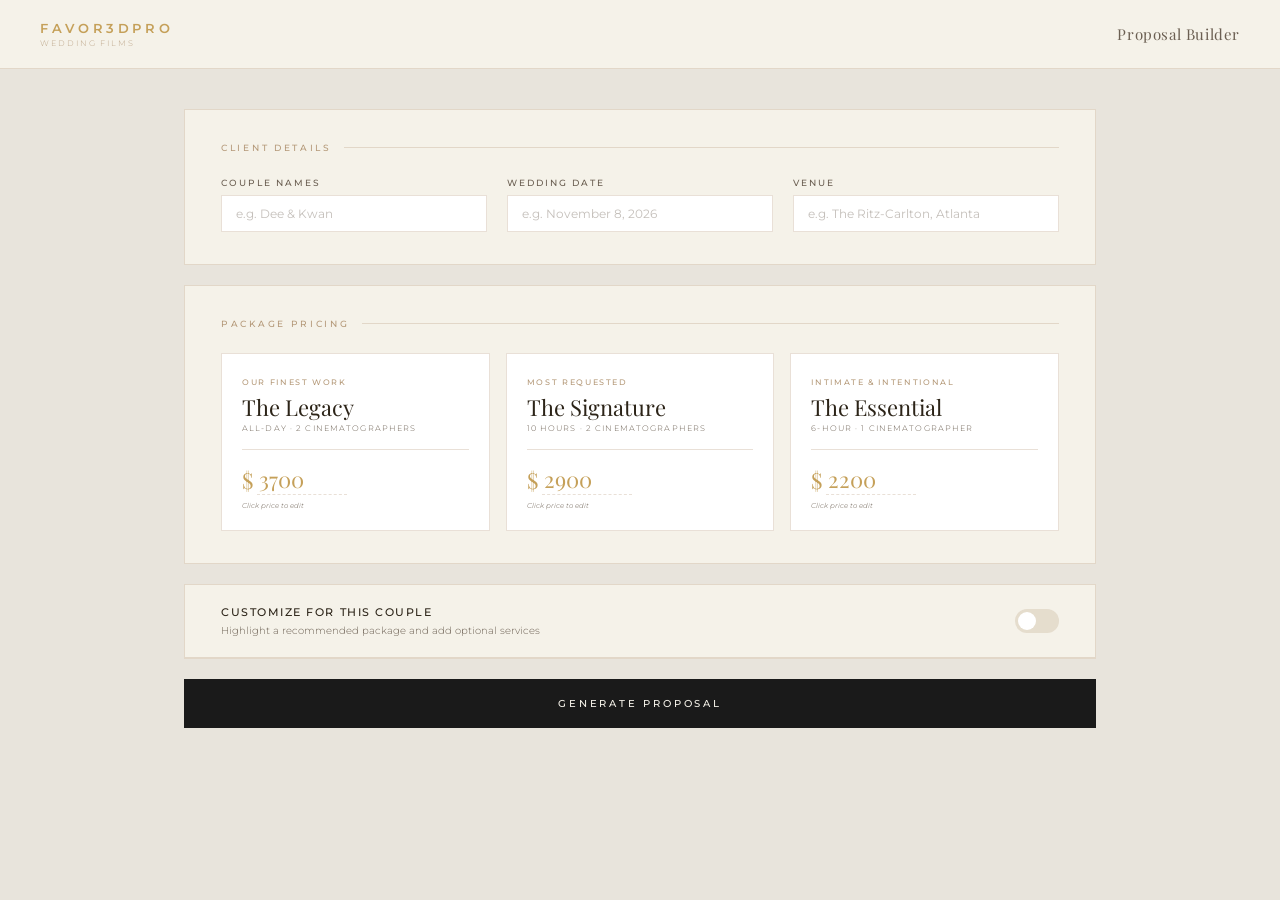
==== builder.html @ b190708a "Add files via upload" ====
<!DOCTYPE html>
<html lang="en">
<head>
<meta charset="UTF-8"/>
<meta name="viewport" content="width=device-width, initial-scale=1.0"/>
<title>Favor3dpro — Proposal Builder</title>
<link rel="preconnect" href="https://fonts.googleapis.com"/>
<link href="https://fonts.googleapis.com/css2?family=Cormorant+Garamond:ital,wght@0,400;0,500;1,400&family=Montserrat:wght@300;400;500;600&family=Playfair+Display:ital,wght@0,400;0,500;0,600;1,400&display=swap" rel="stylesheet"/>
<style>
*{box-sizing:border-box;margin:0;padding:0;}
:root{
  --cream:#F5F2E9;
  --dark:#1A1A1A;
  --gold:#B59A7A;
  --gold-deep:#C5A059;
  --ink:#2C2418;
  --muted:#6B5F52;
  --white:#FFFFFF;
  --border:rgba(181,154,122,.3);
}
html,body{background:#E8E4DC;font-family:'Montserrat',sans-serif;color:var(--ink);min-height:100vh;}

/* HEADER */
.b-header{
  background:var(--cream);border-bottom:1px solid var(--border);
  padding:20px 40px;display:flex;align-items:center;justify-content:space-between;
  position:sticky;top:0;z-index:100;
}
.b-logo{display:flex;flex-direction:column;gap:2px;}
.b-logo-name{font-family:'Montserrat',sans-serif;font-size:13px;font-weight:600;letter-spacing:.28em;text-transform:uppercase;color:var(--gold-deep);}
.b-logo-sub{font-family:'Montserrat',sans-serif;font-size:8px;font-weight:300;letter-spacing:.24em;text-transform:uppercase;color:var(--gold);opacity:.85;}
.b-header-title{font-family:'Playfair Display',serif;font-size:15px;font-weight:400;color:var(--muted);letter-spacing:.04em;}

/* WRAP */
.b-wrap{max-width:960px;margin:40px auto;padding:0 24px 80px;}

/* SECTION */
.b-section{background:var(--cream);border:1px solid var(--border);padding:32px 36px;margin-bottom:20px;}
.b-section-lbl{display:flex;align-items:center;gap:12px;margin-bottom:24px;}
.b-section-lbl span{font-family:'Montserrat',sans-serif;font-size:9px;font-weight:500;letter-spacing:.3em;text-transform:uppercase;color:var(--gold);white-space:nowrap;}
.b-section-lbl::after{content:'';flex:1;height:1px;background:var(--gold);opacity:.3;}

/* FIELDS */
.b-fields{display:grid;grid-template-columns:1fr 1fr 1fr;gap:20px;}
.b-field{display:flex;flex-direction:column;gap:7px;}
.b-field label{font-family:'Montserrat',sans-serif;font-size:9px;font-weight:500;letter-spacing:.22em;text-transform:uppercase;color:var(--muted);}
.b-field input{font-family:'Montserrat',sans-serif;font-size:12px;font-weight:400;color:var(--ink);background:var(--white);border:1px solid var(--border);padding:10px 14px;outline:none;transition:border .2s;}
.b-field input:focus{border-color:var(--gold);}
.b-field input::placeholder{color:rgba(107,95,82,.4);}

/* PACKAGE PRICING CARDS */
.b-pkg-grid{display:grid;grid-template-columns:1fr 1fr 1fr;gap:16px;}
.b-pkg-card{background:var(--white);border:1.5px solid var(--border);padding:24px 20px 20px;position:relative;}
.b-pkg-card-lbl{font-family:'Montserrat',sans-serif;font-size:7.5px;font-weight:500;letter-spacing:.22em;text-transform:uppercase;color:var(--gold);margin-bottom:8px;}
.b-pkg-card-name{font-family:'Playfair Display',serif;font-size:22px;font-weight:400;color:var(--ink);margin-bottom:4px;line-height:1.1;}
.b-pkg-card-sub{font-family:'Montserrat',sans-serif;font-size:8px;font-weight:300;letter-spacing:.14em;text-transform:uppercase;color:var(--muted);margin-bottom:16px;}
.b-pkg-price-row{display:flex;align-items:center;gap:3px;border-top:1px solid var(--border);padding-top:14px;}
.b-pkg-price-row>span:first-child{font-family:'Playfair Display',serif;font-size:22px;font-weight:400;color:var(--gold-deep);}
.b-price-input{font-family:'Playfair Display',serif;font-size:22px;font-weight:400;color:var(--gold-deep);border:none;border-bottom:1px dashed var(--border);background:transparent;width:90px;outline:none;padding:0 2px;-moz-appearance:textfield;}
.b-price-input::-webkit-inner-spin-button,.b-price-input::-webkit-outer-spin-button{-webkit-appearance:none;}
.b-price-input:focus{border-bottom-color:var(--gold);}
.b-price-hint{font-family:'Montserrat',sans-serif;font-size:7px;font-weight:300;color:var(--muted);margin-top:6px;font-style:italic;}

/* TOGGLE */
.b-toggle-row{
  display:flex;align-items:center;justify-content:space-between;
  background:var(--cream);border:1px solid var(--border);
  padding:20px 36px;margin-bottom:0;cursor:pointer;
  transition:border-color .2s;
}
.b-toggle-row:hover{border-color:rgba(181,154,122,.6);}
.b-toggle-left{display:flex;flex-direction:column;gap:5px;}
.b-toggle-title{font-family:'Montserrat',sans-serif;font-size:11px;font-weight:500;letter-spacing:.14em;text-transform:uppercase;color:var(--ink);}
.b-toggle-desc{font-family:'Montserrat',sans-serif;font-size:10px;font-weight:300;color:var(--muted);}
.b-switch{position:relative;width:44px;height:24px;flex-shrink:0;}
.b-switch input{opacity:0;width:0;height:0;}
.b-slider{position:absolute;inset:0;background:rgba(181,154,122,.25);border-radius:24px;cursor:pointer;transition:.3s;}
.b-slider::before{content:'';position:absolute;width:18px;height:18px;left:3px;bottom:3px;background:var(--white);border-radius:50%;transition:.3s;}
.b-switch input:checked+.b-slider{background:var(--gold-deep);}
.b-switch input:checked+.b-slider::before{transform:translateX(20px);}

/* CUSTOMIZE PANEL */
.b-customize{
  background:var(--cream);border:1px solid var(--border);border-top:none;
  padding:0 36px;max-height:0;overflow:hidden;
  transition:max-height .4s ease, padding .4s ease;
}
.b-customize.open{max-height:600px;padding:28px 36px;}

/* RECOMMEND RADIO */
.b-rec-lbl{font-family:'Montserrat',sans-serif;font-size:9px;font-weight:500;letter-spacing:.22em;text-transform:uppercase;color:var(--muted);margin-bottom:14px;}
.b-rec-options{display:flex;gap:12px;margin-bottom:28px;}
.b-rec-option{
  flex:1;border:1.5px solid var(--border);padding:14px 16px;
  cursor:pointer;display:flex;align-items:center;gap:10px;
  transition:border-color .2s;background:var(--white);
}
.b-rec-option:hover{border-color:rgba(181,154,122,.6);}
.b-rec-option.selected{border-color:var(--gold-deep);}
.b-rec-option input[type=radio]{accent-color:var(--gold-deep);}
.b-rec-option-name{font-family:'Playfair Display',serif;font-size:14px;color:var(--ink);}
.b-rec-option-sub{font-family:'Montserrat',sans-serif;font-size:8px;font-weight:300;letter-spacing:.1em;color:var(--muted);text-transform:uppercase;}

/* ADD-ONS */
.b-addons-lbl{font-family:'Montserrat',sans-serif;font-size:9px;font-weight:500;letter-spacing:.22em;text-transform:uppercase;color:var(--muted);margin-bottom:14px;}
.b-addons-grid{display:grid;grid-template-columns:1fr 1fr;gap:10px;}
.b-addon-row{display:flex;align-items:center;gap:12px;background:var(--white);border:1px solid var(--border);padding:12px 16px;cursor:pointer;transition:border-color .2s;}
.b-addon-row:hover{border-color:rgba(181,154,122,.5);}
.b-addon-row.checked{border-color:var(--gold);}
.b-addon-check{width:14px;height:14px;flex-shrink:0;accent-color:var(--gold-deep);cursor:pointer;}
.b-addon-label{font-family:'Montserrat',sans-serif;font-size:10px;font-weight:400;color:var(--ink);flex:1;}
.b-addon-plus{font-family:'Montserrat',sans-serif;font-size:9px;font-weight:400;color:var(--gold);margin-right:2px;}
.b-addon-price-input{font-family:'Montserrat',sans-serif;font-size:10px;font-weight:500;color:var(--gold-deep);border:none;border-bottom:1px dashed var(--border);background:transparent;width:50px;text-align:right;outline:none;-moz-appearance:textfield;}
.b-addon-price-input::-webkit-inner-spin-button,.b-addon-price-input::-webkit-outer-spin-button{-webkit-appearance:none;}
.b-addon-price-input:focus{border-bottom-color:var(--gold);}

/* GENERATE */
.b-generate{
  width:100%;padding:18px;background:var(--dark);color:var(--cream);
  border:none;cursor:pointer;font-family:'Montserrat',sans-serif;
  font-size:10px;font-weight:500;letter-spacing:.28em;text-transform:uppercase;
  transition:background .2s;margin-top:20px;display:block;
}
.b-generate:hover{background:var(--ink);}
</style>
</head>
<body>

<header class="b-header">
  <div class="b-logo">
    <div class="b-logo-name">Favor3dpro</div>
    <div class="b-logo-sub">Wedding Films</div>
  </div>
  <div class="b-header-title">Proposal Builder</div>
</header>

<div class="b-wrap">

  <!-- CLIENT DETAILS -->
  <div class="b-section">
    <div class="b-section-lbl"><span>Client Details</span></div>
    <div class="b-fields">
      <div class="b-field">
        <label>Couple Names</label>
        <input type="text" id="b-names" placeholder="e.g. Dee &amp; Kwan"/>
      </div>
      <div class="b-field">
        <label>Wedding Date</label>
        <input type="text" id="b-date" placeholder="e.g. November 8, 2026"/>
      </div>
      <div class="b-field">
        <label>Venue</label>
        <input type="text" id="b-venue" placeholder="e.g. The Ritz-Carlton, Atlanta"/>
      </div>
    </div>
  </div>

  <!-- PACKAGE PRICING -->
  <div class="b-section">
    <div class="b-section-lbl"><span>Package Pricing</span></div>
    <div class="b-pkg-grid">

      <div class="b-pkg-card">
        <div class="b-pkg-card-lbl">Our Finest Work</div>
        <div class="b-pkg-card-name">The Legacy</div>
        <div class="b-pkg-card-sub">All-Day · 2 Cinematographers</div>
        <div class="b-pkg-price-row">
          <span>$</span>
          <input class="b-price-input" id="price-leg" value="3700" type="number"/>
        </div>
        <div class="b-price-hint">Click price to edit</div>
      </div>

      <div class="b-pkg-card">
        <div class="b-pkg-card-lbl">Most Requested</div>
        <div class="b-pkg-card-name">The Signature</div>
        <div class="b-pkg-card-sub">10 Hours · 2 Cinematographers</div>
        <div class="b-pkg-price-row">
          <span>$</span>
          <input class="b-price-input" id="price-sig" value="2900" type="number"/>
        </div>
        <div class="b-price-hint">Click price to edit</div>
      </div>

      <div class="b-pkg-card">
        <div class="b-pkg-card-lbl">Intimate &amp; Intentional</div>
        <div class="b-pkg-card-name">The Essential</div>
        <div class="b-pkg-card-sub">6-Hour · 1 Cinematographer</div>
        <div class="b-pkg-price-row">
          <span>$</span>
          <input class="b-price-input" id="price-ess" value="2200" type="number"/>
        </div>
        <div class="b-price-hint">Click price to edit</div>
      </div>

    </div>
  </div>

  <!-- CUSTOMIZE TOGGLE -->
  <div class="b-toggle-row" onclick="toggleCustomize()">
    <div class="b-toggle-left">
      <div class="b-toggle-title">Customize for this couple</div>
      <div class="b-toggle-desc">Highlight a recommended package and add optional services</div>
    </div>
    <label class="b-switch" onclick="event.stopPropagation()">
      <input type="checkbox" id="b-toggle" onchange="toggleCustomize()"/>
      <span class="b-slider"></span>
    </label>
  </div>

  <!-- CUSTOMIZE PANEL (hidden by default) -->
  <div class="b-customize" id="b-customize">

    <div class="b-rec-lbl">Recommended Package</div>
    <div class="b-rec-options">
      <div class="b-rec-option selected" data-pkg="leg" onclick="selectRec('leg')">
        <input type="radio" name="rec" value="leg" checked/>
        <div>
          <div class="b-rec-option-name">The Legacy</div>
          <div class="b-rec-option-sub">All-Day · 2 Cinematographers</div>
        </div>
      </div>
      <div class="b-rec-option" data-pkg="sig" onclick="selectRec('sig')">
        <input type="radio" name="rec" value="sig"/>
        <div>
          <div class="b-rec-option-name">The Signature</div>
          <div class="b-rec-option-sub">10 Hours · 2 Cinematographers</div>
        </div>
      </div>
      <div class="b-rec-option" data-pkg="ess" onclick="selectRec('ess')">
        <input type="radio" name="rec" value="ess"/>
        <div>
          <div class="b-rec-option-name">The Essential</div>
          <div class="b-rec-option-sub">6-Hour · 1 Cinematographer</div>
        </div>
      </div>
    </div>

    <div class="b-addons-lbl">Add-On Services</div>
    <div class="b-addons-grid">

      <div class="b-addon-row" onclick="toggleAddon(this)">
        <input class="b-addon-check" type="checkbox" onclick="event.stopPropagation()"/>
        <span class="b-addon-label">Drone Aerial Footage</span>
        <span class="b-addon-plus">+$</span>
        <input class="b-addon-price-input" type="number" value="350" onclick="event.stopPropagation()"/>
      </div>

      <div class="b-addon-row" onclick="toggleAddon(this)">
        <input class="b-addon-check" type="checkbox" onclick="event.stopPropagation()"/>
        <span class="b-addon-label">Raw Footage USB Delivery</span>
        <span class="b-addon-plus">+$</span>
        <input class="b-addon-price-input" type="number" value="200" onclick="event.stopPropagation()"/>
      </div>

      <div class="b-addon-row" onclick="toggleAddon(this)">
        <input class="b-addon-check" type="checkbox" onclick="event.stopPropagation()"/>
        <span class="b-addon-label">Full Ceremony Film (Unedited)</span>
        <span class="b-addon-plus">+$</span>
        <input class="b-addon-price-input" type="number" value="250" onclick="event.stopPropagation()"/>
      </div>

      <div class="b-addon-row" onclick="toggleAddon(this)">
        <input class="b-addon-check" type="checkbox" onclick="event.stopPropagation()"/>
        <span class="b-addon-label">Rehearsal Dinner Coverage (2 hrs)</span>
        <span class="b-addon-plus">+$</span>
        <input class="b-addon-price-input" type="number" value="400" onclick="event.stopPropagation()"/>
      </div>

      <div class="b-addon-row" onclick="toggleAddon(this)">
        <input class="b-addon-check" type="checkbox" onclick="event.stopPropagation()"/>
        <span class="b-addon-label">Same-Day Edit Reel</span>
        <span class="b-addon-plus">+$</span>
        <input class="b-addon-price-input" type="number" value="600" onclick="event.stopPropagation()"/>
      </div>

      <div class="b-addon-row" onclick="toggleAddon(this)">
        <input class="b-addon-check" type="checkbox" onclick="event.stopPropagation()"/>
        <span class="b-addon-label">Additional Hour of Coverage</span>
        <span class="b-addon-plus">+$</span>
        <input class="b-addon-price-input" type="number" value="250" onclick="event.stopPropagation()"/>
      </div>

      <div class="b-addon-row" onclick="toggleAddon(this)">
        <input class="b-addon-check" type="checkbox" onclick="event.stopPropagation()"/>
        <span class="b-addon-label">Rush Delivery (2 Weeks)</span>
        <span class="b-addon-plus">+$</span>
        <input class="b-addon-price-input" type="number" value="300" onclick="event.stopPropagation()"/>
      </div>

    </div>
  </div>

  <!-- GENERATE -->
  <button class="b-generate" onclick="generate()">Generate Proposal</button>

</div>

<script>
let selectedRec = 'leg';

function toggleCustomize() {
  const cb = document.getElementById('b-toggle');
  const panel = document.getElementById('b-customize');
  if (event.target !== cb) cb.checked = !cb.checked;
  panel.classList.toggle('open', cb.checked);
}

function selectRec(id) {
  selectedRec = id;
  document.querySelectorAll('.b-rec-option').forEach(o => o.classList.remove('selected'));
  document.querySelector('[data-pkg="'+id+'"]').classList.add('selected');
  document.querySelector('input[value="'+id+'"]').checked = true;
}

function toggleAddon(row) {
  const cb = row.querySelector('.b-addon-check');
  cb.checked = !cb.checked;
  row.classList.toggle('checked', cb.checked);
}

function generate() {
  const names = document.getElementById('b-names').value.trim() || 'Dee & Kwan';
  const date  = document.getElementById('b-date').value.trim()  || 'November 8, 2026';
  const venue = document.getElementById('b-venue').value.trim();
  const pLeg  = document.getElementById('price-leg').value;
  const pSig  = document.getElementById('price-sig').value;
  const pEss  = document.getElementById('price-ess').value;

  const params = new URLSearchParams({ names, date, p_leg:pLeg, p_sig:pSig, p_ess:pEss });
  if (venue) params.set('venue', venue);

  const customizeOn = document.getElementById('b-toggle').checked;
  if (customizeOn) {
    params.set('pkg', selectedRec);
    const addons = [];
    document.querySelectorAll('.b-addon-row').forEach(row => {
      if (row.querySelector('.b-addon-check').checked) {
        const price = row.querySelector('.b-addon-price-input').value;
        const label = row.querySelector('.b-addon-label').textContent;
        addons.push(encodeURIComponent(label) + ':' + price);
      }
    });
    if (addons.length) params.set('addons', addons.join('|'));
  }

  window.open('favor3dpro-quote-gemini.html?' + params.toString(), '_blank');
}
</script>
</body>
</html>
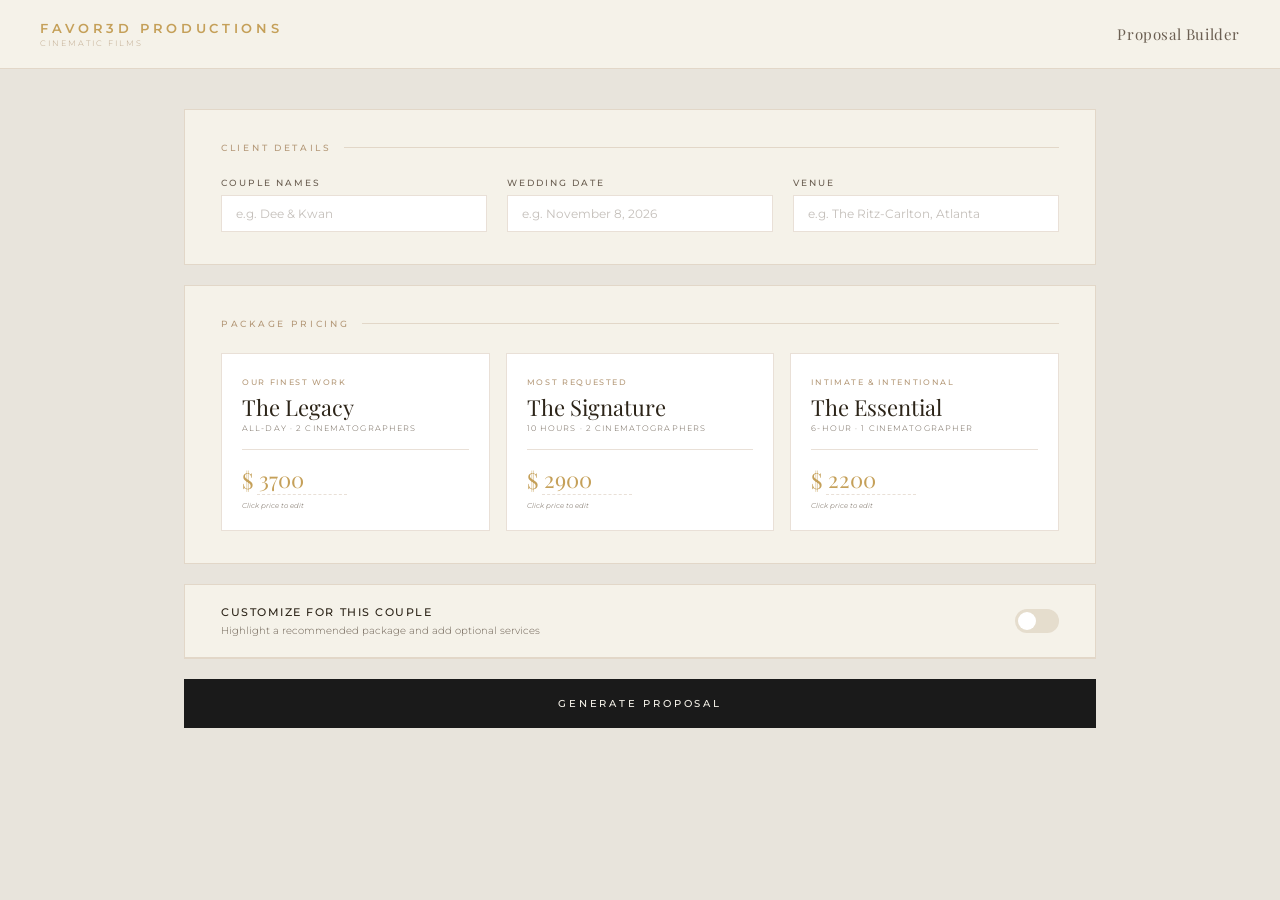
==== commit abfb72d5: "Rebrand to Favor3d Productions and redesign mobile hero layout. Add centered F badge logo, flow Prep" ====
--- a/builder.html
+++ b/builder.html
@@ -3,7 +3,7 @@
 <head>
 <meta charset="UTF-8"/>
 <meta name="viewport" content="width=device-width, initial-scale=1.0"/>
-<title>Favor3dpro — Proposal Builder</title>
+<title>Favor3d Productions — Proposal Builder</title>
 <link rel="preconnect" href="https://fonts.googleapis.com"/>
 <link href="https://fonts.googleapis.com/css2?family=Cormorant+Garamond:ital,wght@0,400;0,500;1,400&family=Montserrat:wght@300;400;500;600&family=Playfair+Display:ital,wght@0,400;0,500;0,600;1,400&display=swap" rel="stylesheet"/>
 <style>
@@ -128,8 +128,8 @@
 
 <header class="b-header">
   <div class="b-logo">
-    <div class="b-logo-name">Favor3dpro</div>
-    <div class="b-logo-sub">Wedding Films</div>
+    <div class="b-logo-name">Favor3d Productions</div>
+    <div class="b-logo-sub">Cinematic Films</div>
   </div>
   <div class="b-header-title">Proposal Builder</div>
 </header>
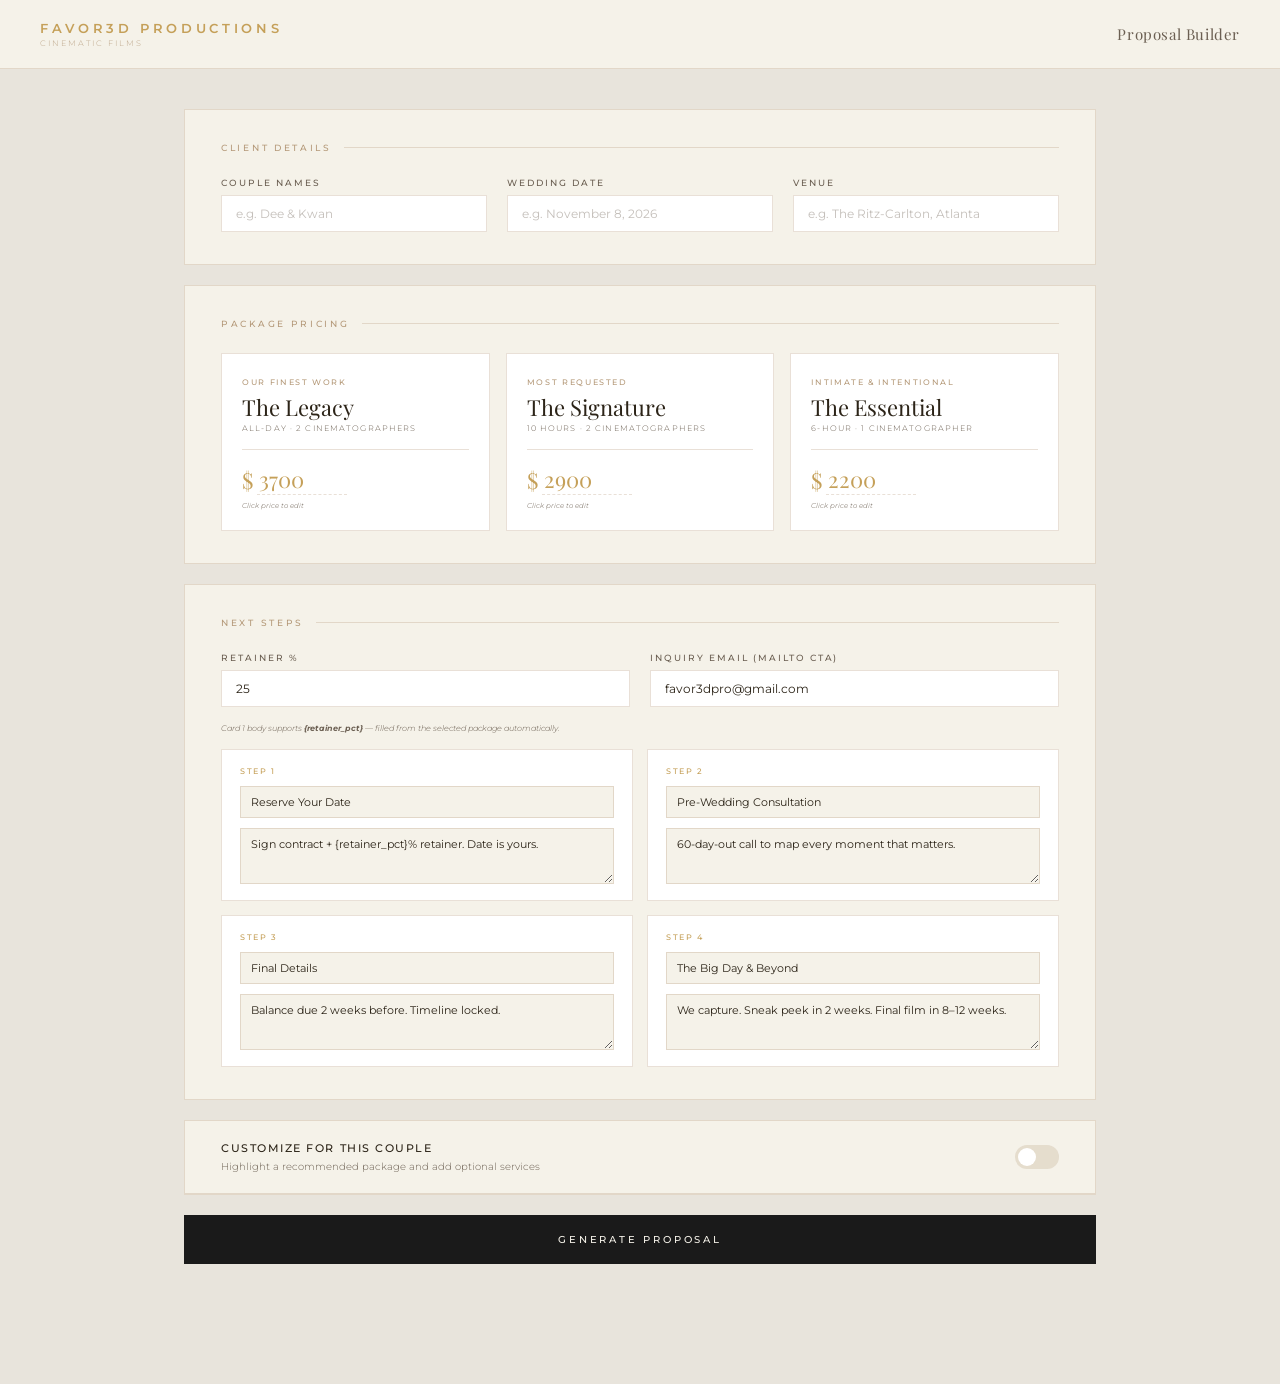
==== commit 2d0ac396: "Update proposal with CTA footer, package polish, and mailto fixes. Add bottom reserve CTA, improve K" ====
--- a/builder.html
+++ b/builder.html
@@ -47,6 +47,22 @@
 .b-field input{font-family:'Montserrat',sans-serif;font-size:12px;font-weight:400;color:var(--ink);background:var(--white);border:1px solid var(--border);padding:10px 14px;outline:none;transition:border .2s;}
 .b-field input:focus{border-color:var(--gold);}
 .b-field input::placeholder{color:rgba(107,95,82,.4);}
+.b-field textarea{
+  font-family:'Montserrat',sans-serif;font-size:12px;font-weight:400;color:var(--ink);
+  background:var(--white);border:1px solid var(--border);padding:10px 14px;outline:none;
+  transition:border .2s;resize:vertical;min-height:52px;line-height:1.5;
+}
+.b-field textarea:focus{border-color:var(--gold);}
+
+/* NEXT STEPS CARDS */
+.b-steps-grid{display:grid;grid-template-columns:1fr 1fr;gap:14px;}
+.b-step-card{background:var(--white);border:1px solid var(--border);padding:16px 18px;display:flex;flex-direction:column;gap:10px;}
+.b-step-card-lbl{font-family:'Montserrat',sans-serif;font-size:8px;font-weight:500;letter-spacing:.2em;text-transform:uppercase;color:var(--gold-deep);}
+.b-step-card input,.b-step-card textarea{font-family:'Montserrat',sans-serif;font-size:11px;color:var(--ink);background:var(--cream);border:1px solid var(--border);padding:8px 10px;outline:none;width:100%;}
+.b-step-card input:focus,.b-step-card textarea:focus{border-color:var(--gold);}
+.b-step-card textarea{min-height:56px;resize:vertical;line-height:1.45;}
+.b-step-hint{font-family:'Montserrat',sans-serif;font-size:8px;font-weight:300;color:var(--muted);font-style:italic;margin-top:-4px;}
+.b-retainer-row{display:grid;grid-template-columns:1fr 1fr;gap:20px;margin-bottom:20px;}
 
 /* PACKAGE PRICING CARDS */
 .b-pkg-grid{display:grid;grid-template-columns:1fr 1fr 1fr;gap:16px;}
@@ -196,6 +212,44 @@
     </div>
   </div>
 
+  <!-- NEXT STEPS -->
+  <div class="b-section">
+    <div class="b-section-lbl"><span>Next Steps</span></div>
+    <div class="b-retainer-row">
+      <div class="b-field">
+        <label>Retainer %</label>
+        <input type="number" id="b-retainer" value="25" min="0" max="100"/>
+      </div>
+      <div class="b-field">
+        <label>Inquiry Email (mailto CTA)</label>
+        <input type="email" id="b-email" value="favor3dpro@gmail.com"/>
+      </div>
+    </div>
+    <p class="b-step-hint" style="margin-bottom:16px;">Card 1 body supports <strong>{retainer_pct}</strong> — filled from the selected package automatically.</p>
+    <div class="b-steps-grid">
+      <div class="b-step-card">
+        <div class="b-step-card-lbl">Step 1</div>
+        <input type="text" id="b-s1t" value="Reserve Your Date"/>
+        <textarea id="b-s1b">Sign contract + {retainer_pct}% retainer. Date is yours.</textarea>
+      </div>
+      <div class="b-step-card">
+        <div class="b-step-card-lbl">Step 2</div>
+        <input type="text" id="b-s2t" value="Pre-Wedding Consultation"/>
+        <textarea id="b-s2b">60-day-out call to map every moment that matters.</textarea>
+      </div>
+      <div class="b-step-card">
+        <div class="b-step-card-lbl">Step 3</div>
+        <input type="text" id="b-s3t" value="Final Details"/>
+        <textarea id="b-s3b">Balance due 2 weeks before. Timeline locked.</textarea>
+      </div>
+      <div class="b-step-card">
+        <div class="b-step-card-lbl">Step 4</div>
+        <input type="text" id="b-s4t" value="The Big Day &amp; Beyond"/>
+        <textarea id="b-s4b">We capture. Sneak peek in 2 weeks. Final film in 8–12 weeks.</textarea>
+      </div>
+    </div>
+  </div>
+
   <!-- CUSTOMIZE TOGGLE -->
   <div class="b-toggle-row" onclick="toggleCustomize()">
     <div class="b-toggle-left">
@@ -326,8 +380,18 @@
   const pLeg  = document.getElementById('price-leg').value;
   const pSig  = document.getElementById('price-sig').value;
   const pEss  = document.getElementById('price-ess').value;
-
-  const params = new URLSearchParams({ names, date, p_leg:pLeg, p_sig:pSig, p_ess:pEss });
+  const retainer = document.getElementById('b-retainer').value || '25';
+  const email = document.getElementById('b-email').value.trim() || 'favor3dpro@gmail.com';
+
+  const params = new URLSearchParams({ names, date, p_leg:pLeg, p_sig:pSig, p_ess:pEss, retainer, email });
+
+  const steps = [1,2,3,4].map(i=>{
+    const t = document.getElementById('b-s'+i+'t').value.trim();
+    const b = document.getElementById('b-s'+i+'b').value.trim();
+    return t + '::' + b;
+  }).join('|');
+  params.set('steps', steps);
+
   if (venue) params.set('venue', venue);
 
   const customizeOn = document.getElementById('b-toggle').checked;
@@ -342,6 +406,8 @@
       }
     });
     if (addons.length) params.set('addons', addons.join('|'));
+  } else {
+    params.set('pkg', 'sig');
   }
 
   window.open('favor3dpro-quote-gemini.html?' + params.toString(), '_blank');
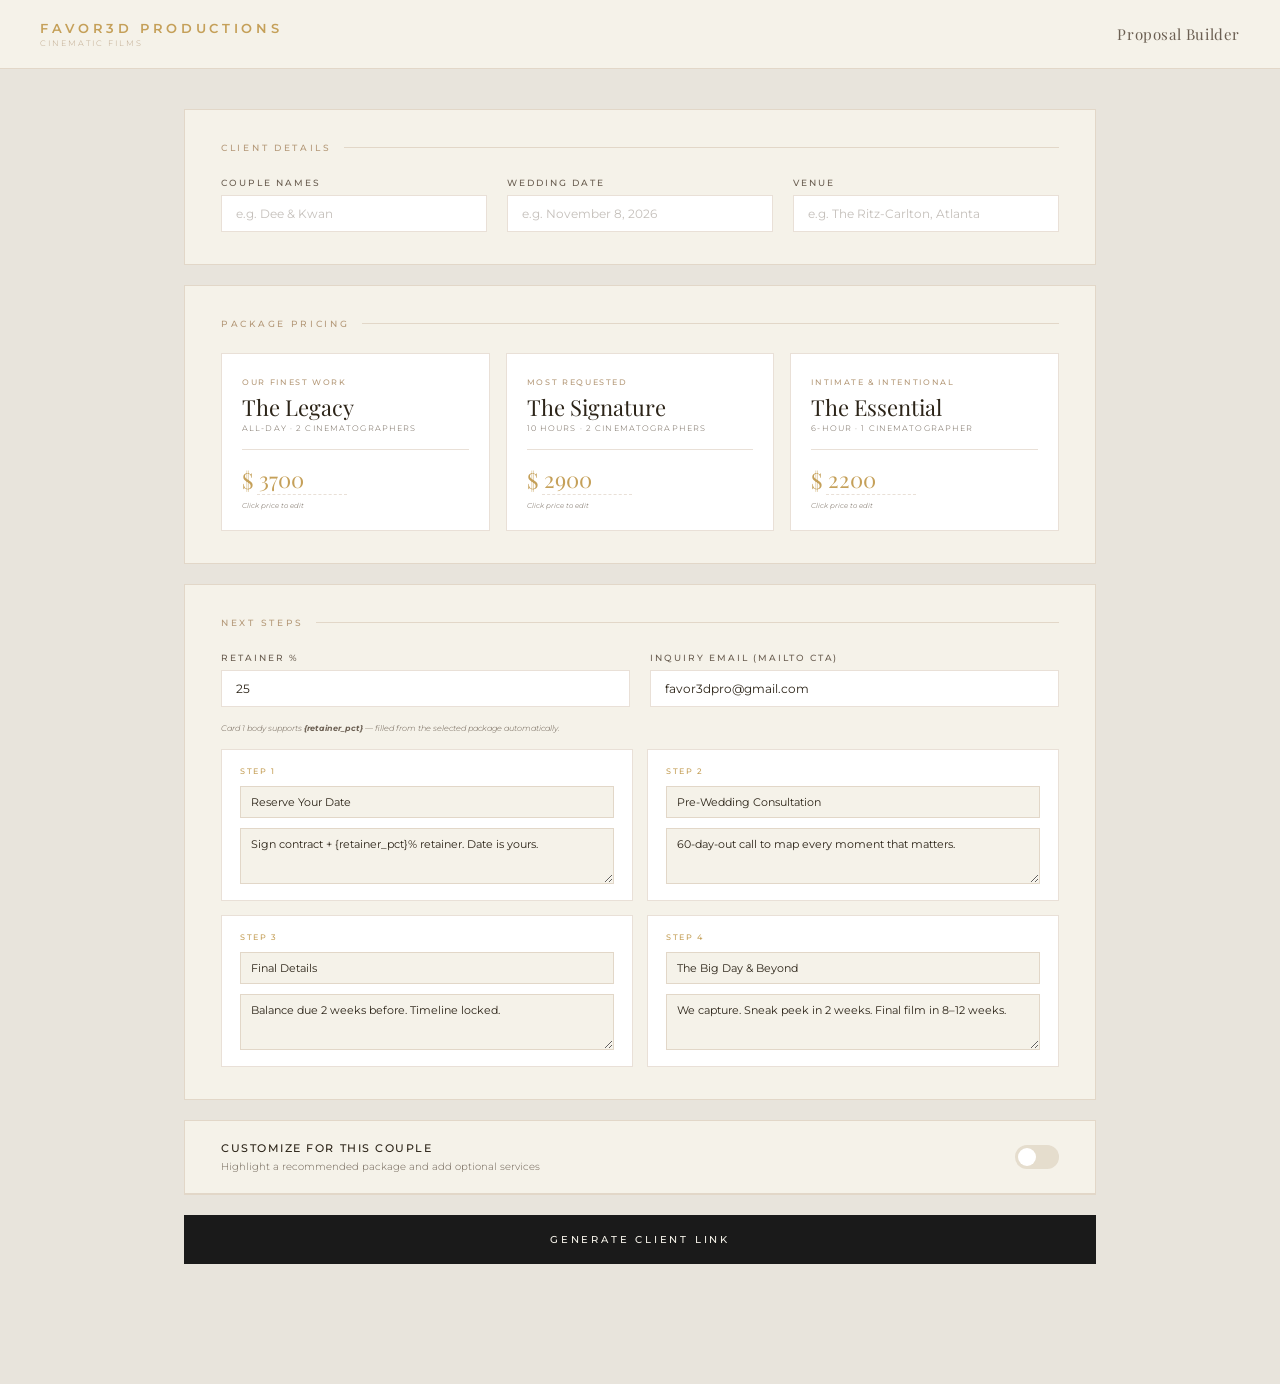
==== commit 48490bb1: "Add copyable client links in proposal builder. Generate HTTPS GitHub URLs instead of file links, sho" ====
--- a/builder.html
+++ b/builder.html
@@ -138,6 +138,43 @@
   transition:background .2s;margin-top:20px;display:block;
 }
 .b-generate:hover{background:var(--ink);}
+
+/* CLIENT LINK RESULT */
+.b-result{
+  display:none;background:var(--cream);border:1px solid var(--border);
+  padding:28px 36px;margin-top:20px;
+}
+.b-result.is-visible{display:block;}
+.b-result-hint{
+  font-family:'Montserrat',sans-serif;font-size:10px;font-weight:300;
+  color:var(--muted);line-height:1.6;margin-bottom:16px;
+}
+.b-link-row{display:flex;gap:10px;align-items:stretch;}
+.b-link-input{
+  flex:1;font-family:'Montserrat',sans-serif;font-size:11px;font-weight:400;
+  color:var(--ink);background:var(--white);border:1px solid var(--border);
+  padding:12px 14px;outline:none;min-width:0;
+}
+.b-copy-btn{
+  flex-shrink:0;padding:0 22px;background:var(--gold-deep);color:var(--white);
+  border:none;cursor:pointer;font-family:'Montserrat',sans-serif;
+  font-size:9px;font-weight:500;letter-spacing:.18em;text-transform:uppercase;
+  transition:background .2s;
+}
+.b-copy-btn:hover{background:var(--ink);}
+.b-copy-btn.is-copied{background:#5a7a52;}
+.b-result-actions{display:flex;flex-wrap:wrap;gap:10px;margin-top:14px;}
+.b-result-btn{
+  padding:12px 20px;background:transparent;color:var(--ink);
+  border:1px solid var(--border);cursor:pointer;font-family:'Montserrat',sans-serif;
+  font-size:9px;font-weight:500;letter-spacing:.16em;text-transform:uppercase;
+  text-decoration:none;display:inline-block;transition:border-color .2s,color .2s;
+}
+.b-result-btn:hover{border-color:var(--gold);color:var(--gold-deep);}
+.b-result-note{
+  font-family:'Montserrat',sans-serif;font-size:9px;font-weight:300;
+  color:var(--muted);font-style:italic;margin-top:12px;line-height:1.5;
+}
 </style>
 </head>
 <body>
@@ -346,12 +383,36 @@
   </div>
 
   <!-- GENERATE -->
-  <button class="b-generate" onclick="generate()">Generate Proposal</button>
+  <button class="b-generate" onclick="generate()">Generate Client Link</button>
+
+  <div class="b-result" id="b-result">
+    <div class="b-section-lbl"><span>Send to client</span></div>
+    <p class="b-result-hint">Copy this link and send it by text, email, or DM. It opens on any phone or computer — do not send a <code>file://</code> link.</p>
+    <div class="b-link-row">
+      <input class="b-link-input" id="b-client-link" type="text" readonly aria-label="Client proposal link"/>
+      <button class="b-copy-btn" id="b-copy-btn" type="button" onclick="copyClientLink()">Copy link</button>
+    </div>
+    <div class="b-result-actions">
+      <a class="b-result-btn" id="b-preview-link" href="#" target="_blank" rel="noopener">Preview proposal</a>
+      <a class="b-result-btn" id="b-preview-admin-link" href="#" target="_blank" rel="noopener">Preview with PDF</a>
+    </div>
+    <p class="b-result-note" id="b-result-note"></p>
+  </div>
 
 </div>
 
 <script>
+const PROPOSAL_LIVE_BASE = 'https://favor3dpro-a11y.github.io/favor3dpro-proposal/favor3dpro-quote-gemini.html';
+const DEFAULT_STEPS = [
+  {title:'Reserve Your Date',body:'Sign contract + {retainer_pct}% retainer. Date is yours.'},
+  {title:'Pre-Wedding Consultation',body:'60-day-out call to map every moment that matters.'},
+  {title:'Final Details',body:'Balance due 2 weeks before. Timeline locked.'},
+  {title:'The Big Day & Beyond',body:'We capture. Sneak peek in 2 weeks. Final film in 8–12 weeks.'}
+];
+
 let selectedRec = 'leg';
+let lastClientUrl = '';
+let lastPreviewUrl = '';
 
 function toggleCustomize() {
   const cb = document.getElementById('b-toggle');
@@ -373,44 +434,107 @@
   row.classList.toggle('checked', cb.checked);
 }
 
-function generate() {
-  const names = document.getElementById('b-names').value.trim() || 'Dee & Kwan';
-  const date  = document.getElementById('b-date').value.trim()  || 'November 8, 2026';
-  const venue = document.getElementById('b-venue').value.trim();
-  const pLeg  = document.getElementById('price-leg').value;
-  const pSig  = document.getElementById('price-sig').value;
-  const pEss  = document.getElementById('price-ess').value;
-  const retainer = document.getElementById('b-retainer').value || '25';
-  const email = document.getElementById('b-email').value.trim() || 'favor3dpro@gmail.com';
-
-  const params = new URLSearchParams({ names, date, p_leg:pLeg, p_sig:pSig, p_ess:pEss, retainer, email });
-
-  const steps = [1,2,3,4].map(i=>{
-    const t = document.getElementById('b-s'+i+'t').value.trim();
-    const b = document.getElementById('b-s'+i+'b').value.trim();
-    return t + '::' + b;
-  }).join('|');
-  params.set('steps', steps);
-
-  if (venue) params.set('venue', venue);
-
-  const customizeOn = document.getElementById('b-toggle').checked;
-  if (customizeOn) {
-    params.set('pkg', selectedRec);
-    const addons = [];
-    document.querySelectorAll('.b-addon-row').forEach(row => {
-      if (row.querySelector('.b-addon-check').checked) {
-        const price = row.querySelector('.b-addon-price-input').value;
-        const label = row.querySelector('.b-addon-label').textContent;
-        addons.push(encodeURIComponent(label) + ':' + price);
+function getProposalBase(){
+  if(location.protocol==='https:'&&location.hostname.includes('github.io')){
+    return location.origin+location.pathname.replace(/builder\.html$/,'favor3dpro-quote-gemini.html');
+  }
+  return PROPOSAL_LIVE_BASE;
+}
+
+function stepsMatchDefaults(){
+  return [1,2,3,4].every(i=>{
+    const t=document.getElementById('b-s'+i+'t').value.trim();
+    const b=document.getElementById('b-s'+i+'b').value.trim();
+    return t===DEFAULT_STEPS[i-1].title&&b===DEFAULT_STEPS[i-1].body;
+  });
+}
+
+function buildProposalParams(forClient){
+  const names=document.getElementById('b-names').value.trim()||'Dee & Kwan';
+  const date=document.getElementById('b-date').value.trim()||'November 8, 2026';
+  const venue=document.getElementById('b-venue').value.trim();
+  const pLeg=document.getElementById('price-leg').value;
+  const pSig=document.getElementById('price-sig').value;
+  const pEss=document.getElementById('price-ess').value;
+  const retainer=document.getElementById('b-retainer').value||'25';
+  const email=document.getElementById('b-email').value.trim()||'favor3dpro@gmail.com';
+
+  const params=new URLSearchParams({names,date,p_leg:pLeg,p_sig:pSig,p_ess:pEss,retainer});
+  if(!forClient) params.set('email',email);
+  if(venue) params.set('venue',venue);
+
+  if(!stepsMatchDefaults()){
+    const steps=[1,2,3,4].map(i=>{
+      const t=document.getElementById('b-s'+i+'t').value.trim();
+      const b=document.getElementById('b-s'+i+'b').value.trim();
+      return t+'::'+b;
+    }).join('|');
+    params.set('steps',steps);
+  }
+
+  const customizeOn=document.getElementById('b-toggle').checked;
+  if(customizeOn){
+    params.set('pkg',selectedRec);
+    const addons=[];
+    document.querySelectorAll('.b-addon-row').forEach(row=>{
+      if(row.querySelector('.b-addon-check').checked){
+        const price=row.querySelector('.b-addon-price-input').value;
+        const label=row.querySelector('.b-addon-label').textContent;
+        addons.push(encodeURIComponent(label)+':'+price);
       }
     });
-    if (addons.length) params.set('addons', addons.join('|'));
-  } else {
-    params.set('pkg', 'sig');
+    if(addons.length) params.set('addons',addons.join('|'));
+  }else{
+    params.set('pkg','sig');
   }
 
-  window.open('favor3dpro-quote-gemini.html?' + params.toString(), '_blank');
+  return params;
+}
+
+function generate(){
+  const base=getProposalBase();
+  const clientParams=buildProposalParams(true);
+  const previewParams=buildProposalParams(false);
+
+  lastClientUrl=base+'?'+clientParams.toString();
+  lastPreviewUrl=base+'?'+previewParams.toString();
+
+  const linkEl=document.getElementById('b-client-link');
+  linkEl.value=lastClientUrl;
+  document.getElementById('b-preview-link').href=lastPreviewUrl;
+  document.getElementById('b-preview-admin-link').href=lastPreviewUrl+'&admin=1';
+
+  const note=document.getElementById('b-result-note');
+  note.textContent=stepsMatchDefaults()
+    ? 'Link uses default Next Steps text (shorter URL).'
+    : 'Custom Next Steps are included because you edited them.';
+
+  const result=document.getElementById('b-result');
+  result.classList.add('is-visible');
+  result.scrollIntoView({behavior:'smooth',block:'nearest'});
+
+  const copyBtn=document.getElementById('b-copy-btn');
+  copyBtn.textContent='Copy link';
+  copyBtn.classList.remove('is-copied');
+}
+
+async function copyClientLink(){
+  if(!lastClientUrl) return;
+  const copyBtn=document.getElementById('b-copy-btn');
+  try{
+    await navigator.clipboard.writeText(lastClientUrl);
+  }catch{
+    const linkEl=document.getElementById('b-client-link');
+    linkEl.focus();
+    linkEl.select();
+    document.execCommand('copy');
+  }
+  copyBtn.textContent='Copied';
+  copyBtn.classList.add('is-copied');
+  setTimeout(()=>{
+    copyBtn.textContent='Copy link';
+    copyBtn.classList.remove('is-copied');
+  },2000);
 }
 </script>
 </body>
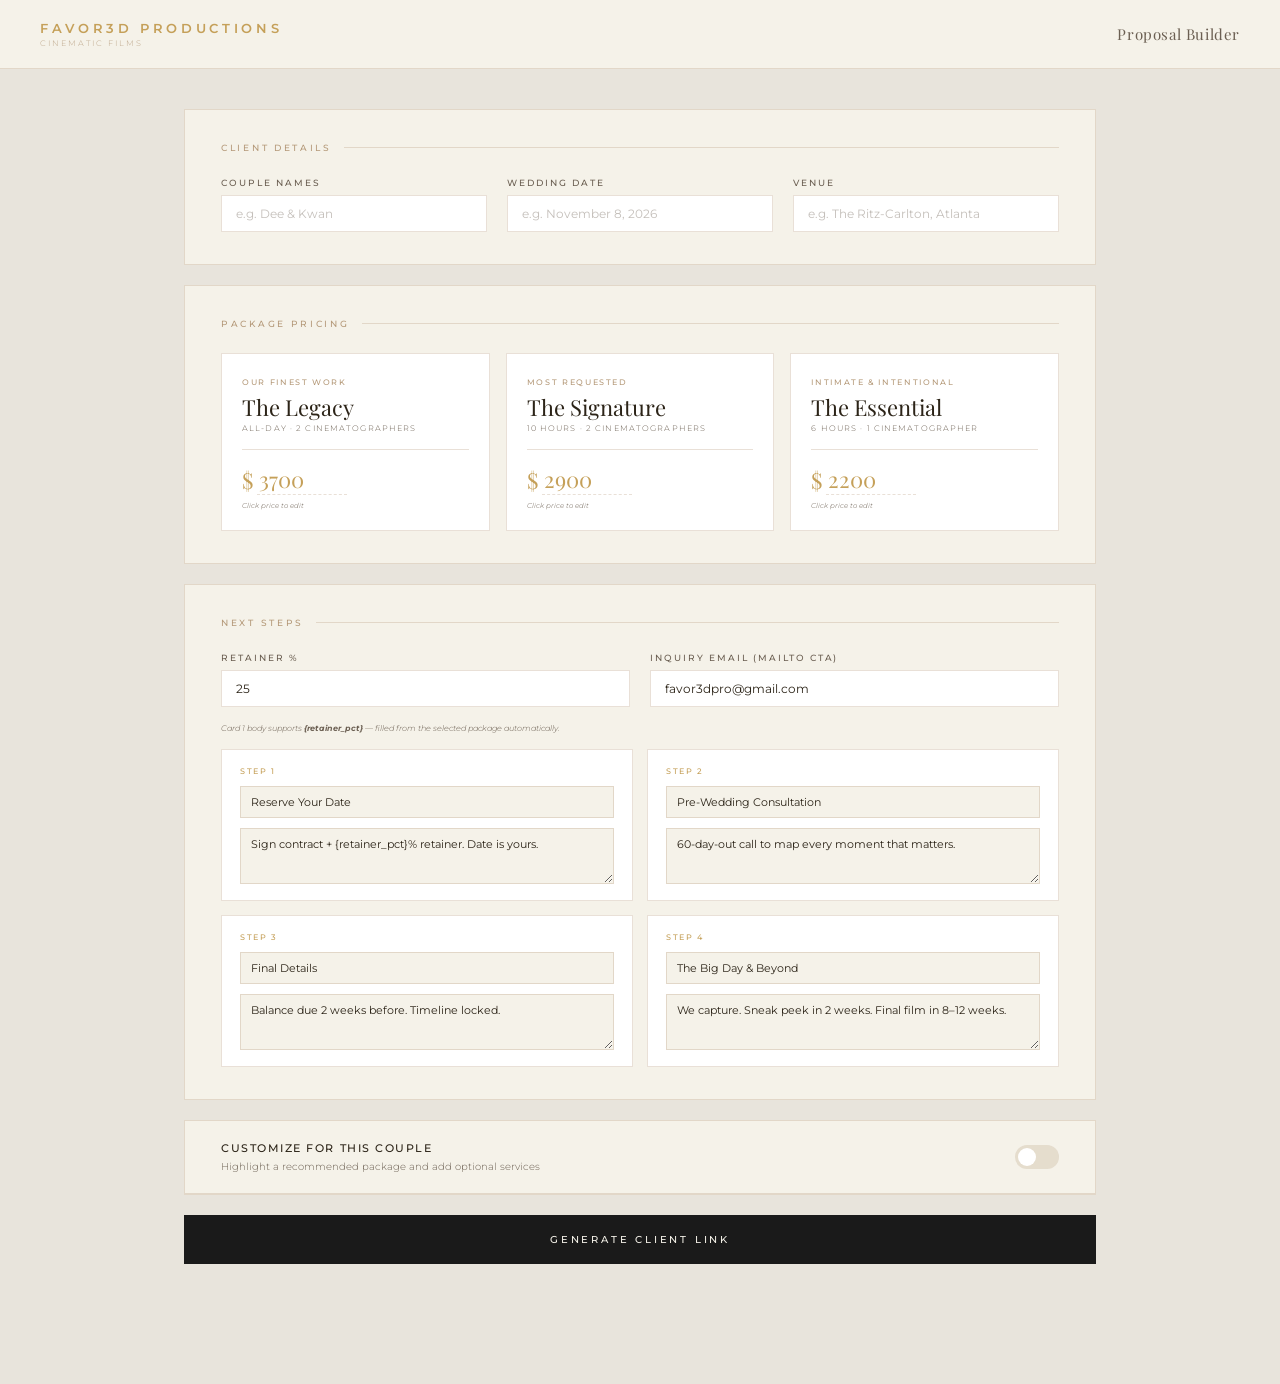
==== commit b6ae589f: "Fix Essential package label to 6 Hours in builder." ====
--- a/builder.html
+++ b/builder.html
@@ -238,7 +238,7 @@
       <div class="b-pkg-card">
         <div class="b-pkg-card-lbl">Intimate &amp; Intentional</div>
         <div class="b-pkg-card-name">The Essential</div>
-        <div class="b-pkg-card-sub">6-Hour · 1 Cinematographer</div>
+        <div class="b-pkg-card-sub">6 Hours · 1 Cinematographer</div>
         <div class="b-pkg-price-row">
           <span>$</span>
           <input class="b-price-input" id="price-ess" value="2200" type="number"/>
@@ -322,7 +322,7 @@
         <input type="radio" name="rec" value="ess"/>
         <div>
           <div class="b-rec-option-name">The Essential</div>
-          <div class="b-rec-option-sub">6-Hour · 1 Cinematographer</div>
+          <div class="b-rec-option-sub">6 Hours · 1 Cinematographer</div>
         </div>
       </div>
     </div>
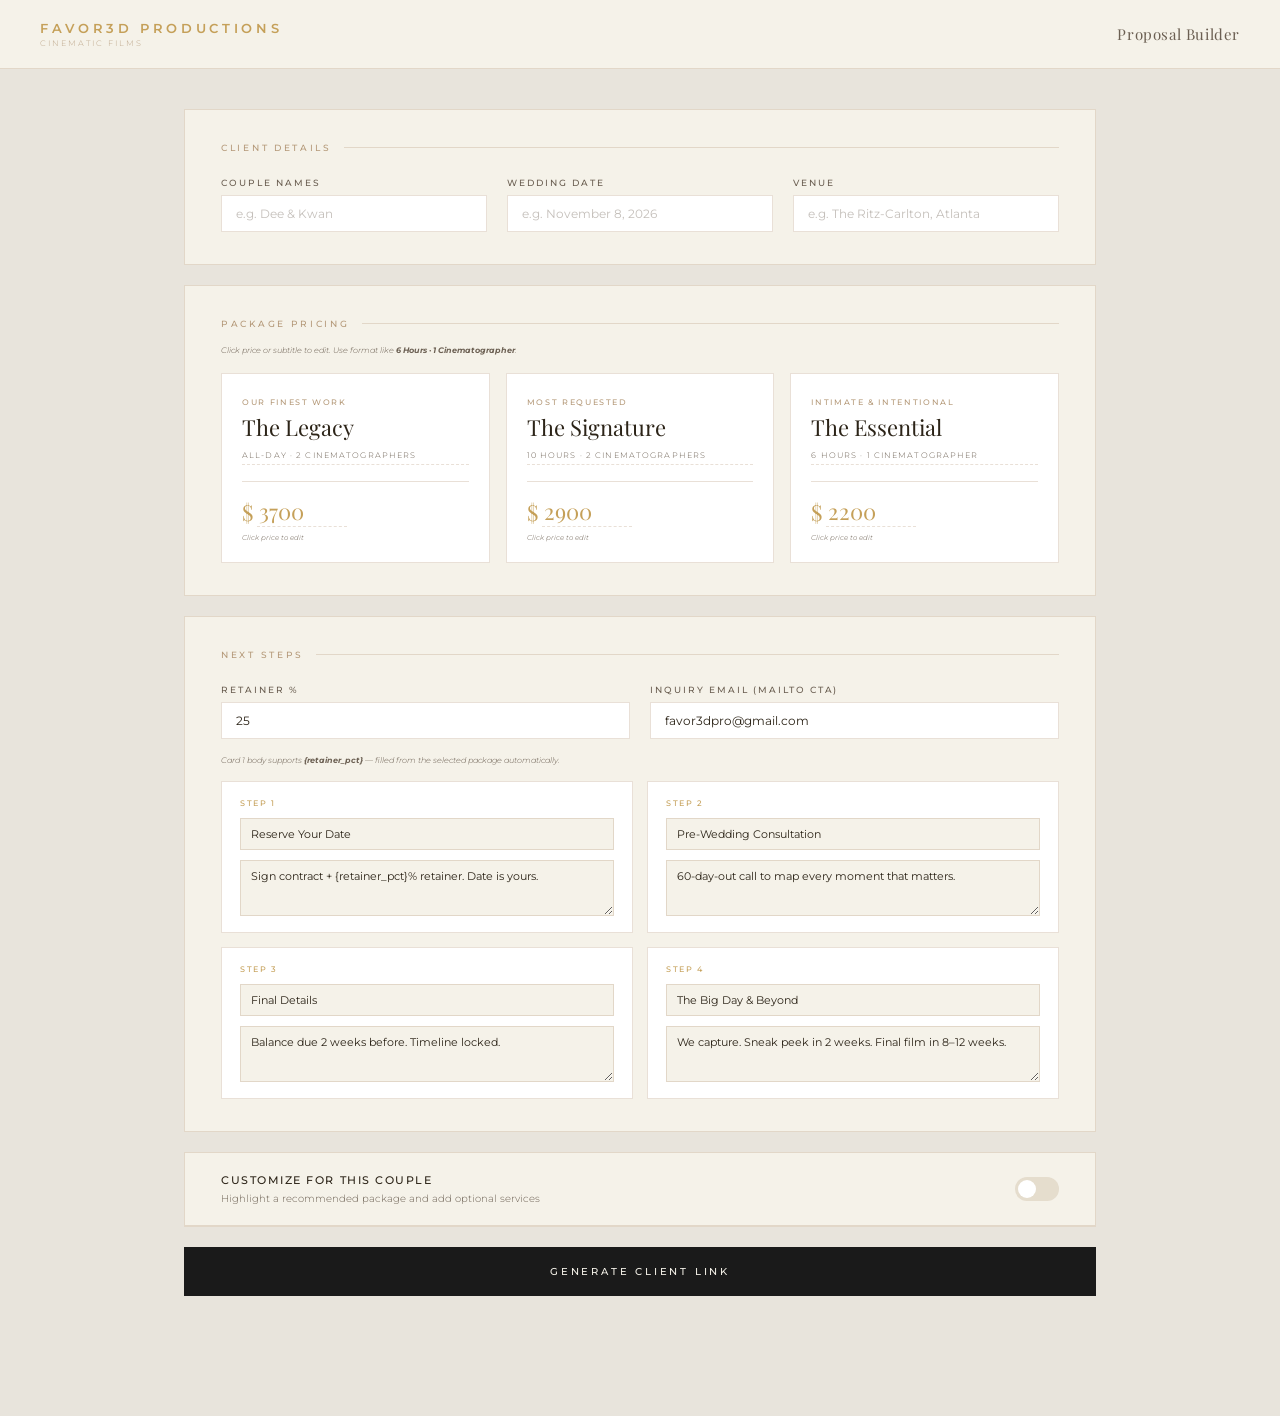
==== commit 71855d5e: "Make package subtitles editable in builder. Pass custom hours and crew lines to the proposal and syn" ====
--- a/builder.html
+++ b/builder.html
@@ -69,7 +69,16 @@
 .b-pkg-card{background:var(--white);border:1.5px solid var(--border);padding:24px 20px 20px;position:relative;}
 .b-pkg-card-lbl{font-family:'Montserrat',sans-serif;font-size:7.5px;font-weight:500;letter-spacing:.22em;text-transform:uppercase;color:var(--gold);margin-bottom:8px;}
 .b-pkg-card-name{font-family:'Playfair Display',serif;font-size:22px;font-weight:400;color:var(--ink);margin-bottom:4px;line-height:1.1;}
-.b-pkg-card-sub{font-family:'Montserrat',sans-serif;font-size:8px;font-weight:300;letter-spacing:.14em;text-transform:uppercase;color:var(--muted);margin-bottom:16px;}
+.b-pkg-card-sub{margin-bottom:16px;}
+.b-pkg-sub-input{
+  width:100%;
+  font-family:'Montserrat',sans-serif;font-size:8px;font-weight:300;
+  letter-spacing:.14em;text-transform:uppercase;color:var(--muted);
+  border:none;border-bottom:1px dashed var(--border);
+  background:transparent;outline:none;padding:0 0 4px;
+}
+.b-pkg-sub-input:focus{border-bottom-color:var(--gold);}
+.b-pkg-sub-input::placeholder{color:rgba(107,95,82,.45);}
 .b-pkg-price-row{display:flex;align-items:center;gap:3px;border-top:1px solid var(--border);padding-top:14px;}
 .b-pkg-price-row>span:first-child{font-family:'Playfair Display',serif;font-size:22px;font-weight:400;color:var(--gold-deep);}
 .b-price-input{font-family:'Playfair Display',serif;font-size:22px;font-weight:400;color:var(--gold-deep);border:none;border-bottom:1px dashed var(--border);background:transparent;width:90px;outline:none;padding:0 2px;-moz-appearance:textfield;}
@@ -211,12 +220,15 @@
   <!-- PACKAGE PRICING -->
   <div class="b-section">
     <div class="b-section-lbl"><span>Package Pricing</span></div>
+    <p class="b-step-hint" style="margin:-8px 0 18px;">Click price or subtitle to edit. Use format like <strong>6 Hours · 1 Cinematographer</strong>.</p>
     <div class="b-pkg-grid">
 
       <div class="b-pkg-card">
         <div class="b-pkg-card-lbl">Our Finest Work</div>
         <div class="b-pkg-card-name">The Legacy</div>
-        <div class="b-pkg-card-sub">All-Day · 2 Cinematographers</div>
+        <div class="b-pkg-card-sub">
+          <input class="b-pkg-sub-input" id="sub-leg" type="text" value="All-Day · 2 Cinematographers" placeholder="e.g. All-Day · 2 Cinematographers" oninput="syncRecSubs()"/>
+        </div>
         <div class="b-pkg-price-row">
           <span>$</span>
           <input class="b-price-input" id="price-leg" value="3700" type="number"/>
@@ -227,7 +239,9 @@
       <div class="b-pkg-card">
         <div class="b-pkg-card-lbl">Most Requested</div>
         <div class="b-pkg-card-name">The Signature</div>
-        <div class="b-pkg-card-sub">10 Hours · 2 Cinematographers</div>
+        <div class="b-pkg-card-sub">
+          <input class="b-pkg-sub-input" id="sub-sig" type="text" value="10 Hours · 2 Cinematographers" placeholder="e.g. 10 Hours · 2 Cinematographers" oninput="syncRecSubs()"/>
+        </div>
         <div class="b-pkg-price-row">
           <span>$</span>
           <input class="b-price-input" id="price-sig" value="2900" type="number"/>
@@ -238,7 +252,9 @@
       <div class="b-pkg-card">
         <div class="b-pkg-card-lbl">Intimate &amp; Intentional</div>
         <div class="b-pkg-card-name">The Essential</div>
-        <div class="b-pkg-card-sub">6 Hours · 1 Cinematographer</div>
+        <div class="b-pkg-card-sub">
+          <input class="b-pkg-sub-input" id="sub-ess" type="text" value="6 Hours · 1 Cinematographer" placeholder="e.g. 6 Hours · 1 Cinematographer" oninput="syncRecSubs()"/>
+        </div>
         <div class="b-pkg-price-row">
           <span>$</span>
           <input class="b-price-input" id="price-ess" value="2200" type="number"/>
@@ -409,6 +425,11 @@
   {title:'Final Details',body:'Balance due 2 weeks before. Timeline locked.'},
   {title:'The Big Day & Beyond',body:'We capture. Sneak peek in 2 weeks. Final film in 8–12 weeks.'}
 ];
+const DEFAULT_SUBS = {
+  leg:'All-Day · 2 Cinematographers',
+  sig:'10 Hours · 2 Cinematographers',
+  ess:'6 Hours · 1 Cinematographer'
+};
 
 let selectedRec = 'leg';
 let lastClientUrl = '';
@@ -432,6 +453,21 @@
   const cb = row.querySelector('.b-addon-check');
   cb.checked = !cb.checked;
   row.classList.toggle('checked', cb.checked);
+}
+
+function syncRecSubs(){
+  Object.entries({leg:'sub-leg',sig:'sub-sig',ess:'sub-ess'}).forEach(([pkg,id])=>{
+    const input=document.getElementById(id);
+    const rec=document.querySelector('.b-rec-option[data-pkg="'+pkg+'"] .b-rec-option-sub');
+    if(input&&rec) rec.textContent=input.value.trim()||DEFAULT_SUBS[pkg];
+  });
+}
+
+function subsMatchDefaults(){
+  return Object.entries(DEFAULT_SUBS).every(([pkg,id])=>{
+    const el=document.getElementById('sub-'+pkg);
+    return el&&el.value.trim()===DEFAULT_SUBS[pkg];
+  });
 }
 
 function getProposalBase(){
@@ -462,6 +498,12 @@
   const params=new URLSearchParams({names,date,p_leg:pLeg,p_sig:pSig,p_ess:pEss,retainer});
   if(!forClient) params.set('email',email);
   if(venue) params.set('venue',venue);
+
+  if(!subsMatchDefaults()){
+    params.set('sub_leg',document.getElementById('sub-leg').value.trim());
+    params.set('sub_sig',document.getElementById('sub-sig').value.trim());
+    params.set('sub_ess',document.getElementById('sub-ess').value.trim());
+  }
 
   if(!stepsMatchDefaults()){
     const steps=[1,2,3,4].map(i=>{
@@ -505,9 +547,12 @@
   document.getElementById('b-preview-admin-link').href=lastPreviewUrl+'&admin=1';
 
   const note=document.getElementById('b-result-note');
-  note.textContent=stepsMatchDefaults()
-    ? 'Link uses default Next Steps text (shorter URL).'
-    : 'Custom Next Steps are included because you edited them.';
+  const notes=[];
+  if(subsMatchDefaults()) notes.push('default package subtitles');
+  else notes.push('custom package subtitles');
+  if(stepsMatchDefaults()) notes.push('default Next Steps');
+  else notes.push('custom Next Steps');
+  note.textContent='Link includes '+notes.join(' and ')+'.';
 
   const result=document.getElementById('b-result');
   result.classList.add('is-visible');
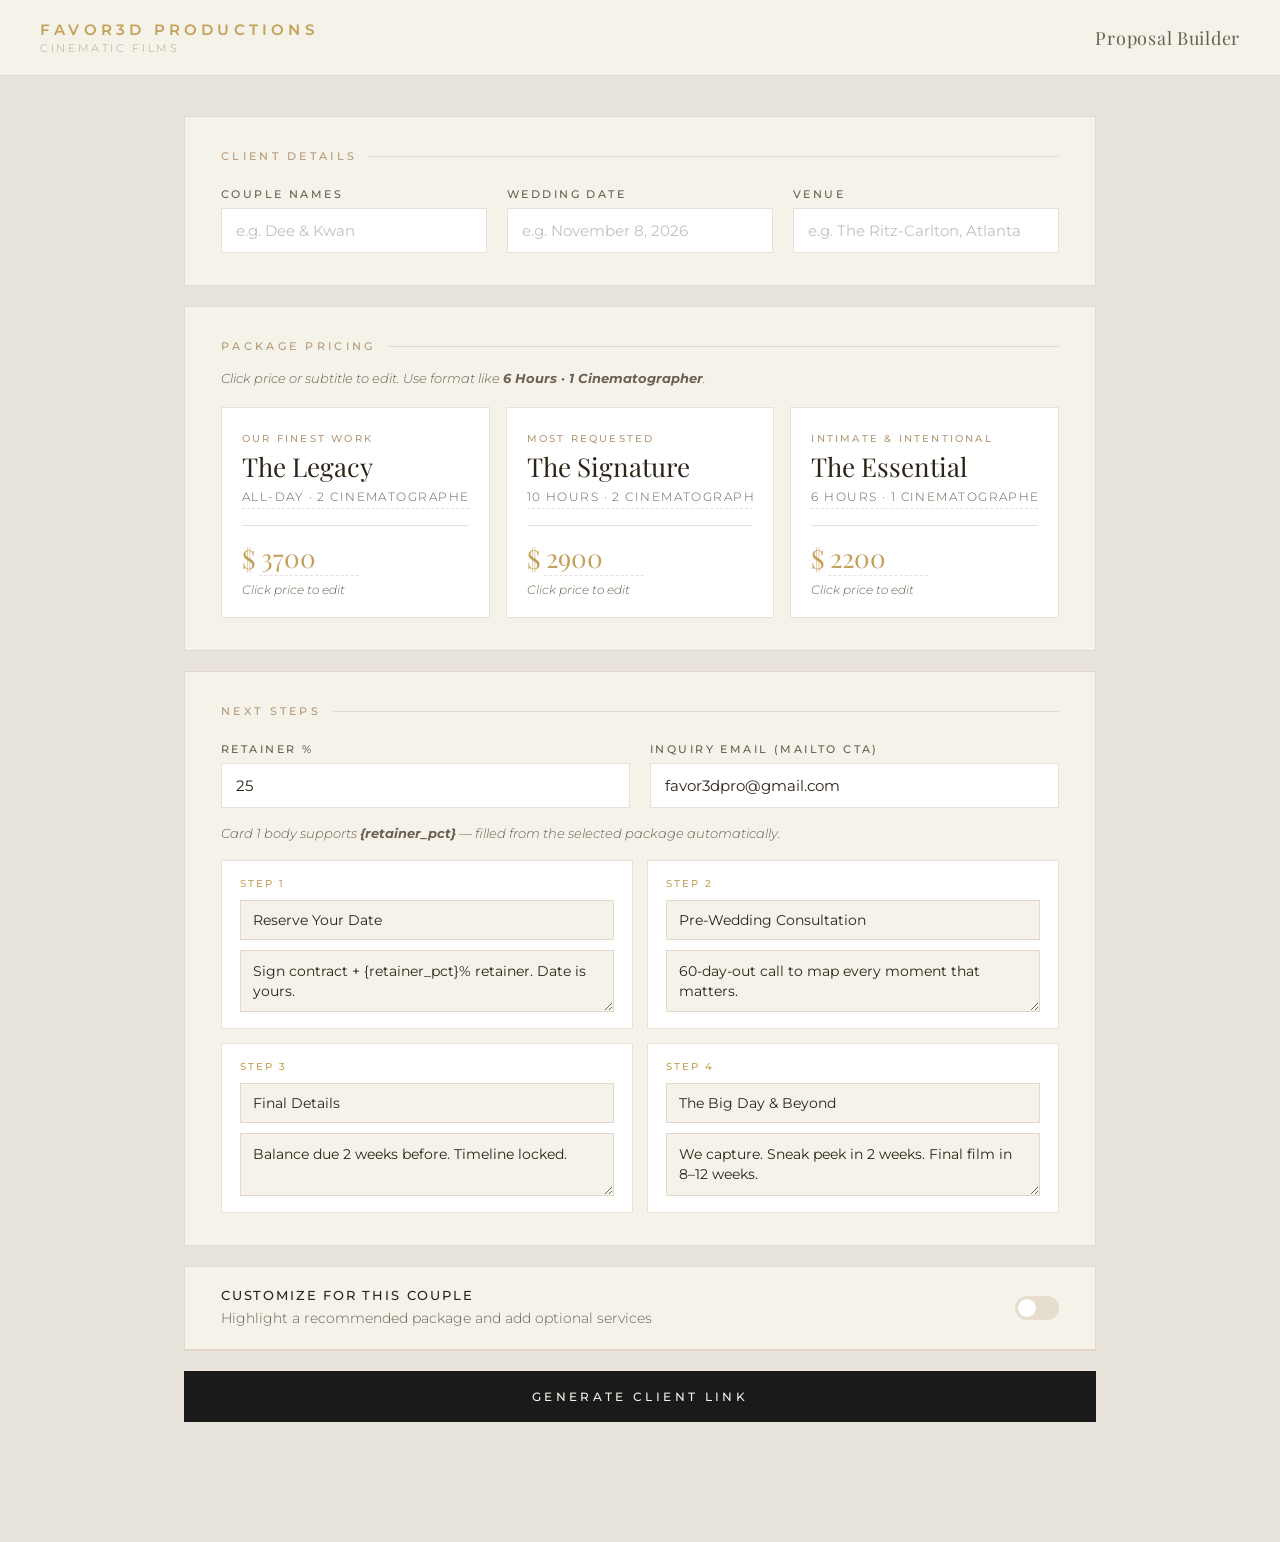
==== commit ecc1a55c: "Increase builder font sizes for readability." ====
--- a/builder.html
+++ b/builder.html
@@ -18,6 +18,7 @@
   --white:#FFFFFF;
   --border:rgba(181,154,122,.3);
 }
+html{font-size:17px;}
 html,body{background:#E8E4DC;font-family:'Montserrat',sans-serif;color:var(--ink);min-height:100vh;}
 
 /* HEADER */
@@ -27,9 +28,9 @@
   position:sticky;top:0;z-index:100;
 }
 .b-logo{display:flex;flex-direction:column;gap:2px;}
-.b-logo-name{font-family:'Montserrat',sans-serif;font-size:13px;font-weight:600;letter-spacing:.28em;text-transform:uppercase;color:var(--gold-deep);}
-.b-logo-sub{font-family:'Montserrat',sans-serif;font-size:8px;font-weight:300;letter-spacing:.24em;text-transform:uppercase;color:var(--gold);opacity:.85;}
-.b-header-title{font-family:'Playfair Display',serif;font-size:15px;font-weight:400;color:var(--muted);letter-spacing:.04em;}
+.b-logo-name{font-family:'Montserrat',sans-serif;font-size:15px;font-weight:600;letter-spacing:.28em;text-transform:uppercase;color:var(--gold-deep);}
+.b-logo-sub{font-family:'Montserrat',sans-serif;font-size:11px;font-weight:300;letter-spacing:.24em;text-transform:uppercase;color:var(--gold);opacity:.85;}
+.b-header-title{font-family:'Playfair Display',serif;font-size:18px;font-weight:400;color:var(--muted);letter-spacing:.04em;}
 
 /* WRAP */
 .b-wrap{max-width:960px;margin:40px auto;padding:0 24px 80px;}
@@ -37,54 +38,54 @@
 /* SECTION */
 .b-section{background:var(--cream);border:1px solid var(--border);padding:32px 36px;margin-bottom:20px;}
 .b-section-lbl{display:flex;align-items:center;gap:12px;margin-bottom:24px;}
-.b-section-lbl span{font-family:'Montserrat',sans-serif;font-size:9px;font-weight:500;letter-spacing:.3em;text-transform:uppercase;color:var(--gold);white-space:nowrap;}
+.b-section-lbl span{font-family:'Montserrat',sans-serif;font-size:11px;font-weight:500;letter-spacing:.3em;text-transform:uppercase;color:var(--gold);white-space:nowrap;}
 .b-section-lbl::after{content:'';flex:1;height:1px;background:var(--gold);opacity:.3;}
 
 /* FIELDS */
 .b-fields{display:grid;grid-template-columns:1fr 1fr 1fr;gap:20px;}
 .b-field{display:flex;flex-direction:column;gap:7px;}
-.b-field label{font-family:'Montserrat',sans-serif;font-size:9px;font-weight:500;letter-spacing:.22em;text-transform:uppercase;color:var(--muted);}
-.b-field input{font-family:'Montserrat',sans-serif;font-size:12px;font-weight:400;color:var(--ink);background:var(--white);border:1px solid var(--border);padding:10px 14px;outline:none;transition:border .2s;}
+.b-field label{font-family:'Montserrat',sans-serif;font-size:11px;font-weight:500;letter-spacing:.22em;text-transform:uppercase;color:var(--muted);}
+.b-field input{font-family:'Montserrat',sans-serif;font-size:15px;font-weight:400;color:var(--ink);background:var(--white);border:1px solid var(--border);padding:12px 14px;outline:none;transition:border .2s;}
 .b-field input:focus{border-color:var(--gold);}
 .b-field input::placeholder{color:rgba(107,95,82,.4);}
 .b-field textarea{
-  font-family:'Montserrat',sans-serif;font-size:12px;font-weight:400;color:var(--ink);
-  background:var(--white);border:1px solid var(--border);padding:10px 14px;outline:none;
-  transition:border .2s;resize:vertical;min-height:52px;line-height:1.5;
+  font-family:'Montserrat',sans-serif;font-size:15px;font-weight:400;color:var(--ink);
+  background:var(--white);border:1px solid var(--border);padding:12px 14px;outline:none;
+  transition:border .2s;resize:vertical;min-height:56px;line-height:1.5;
 }
 .b-field textarea:focus{border-color:var(--gold);}
 
 /* NEXT STEPS CARDS */
 .b-steps-grid{display:grid;grid-template-columns:1fr 1fr;gap:14px;}
 .b-step-card{background:var(--white);border:1px solid var(--border);padding:16px 18px;display:flex;flex-direction:column;gap:10px;}
-.b-step-card-lbl{font-family:'Montserrat',sans-serif;font-size:8px;font-weight:500;letter-spacing:.2em;text-transform:uppercase;color:var(--gold-deep);}
-.b-step-card input,.b-step-card textarea{font-family:'Montserrat',sans-serif;font-size:11px;color:var(--ink);background:var(--cream);border:1px solid var(--border);padding:8px 10px;outline:none;width:100%;}
+.b-step-card-lbl{font-family:'Montserrat',sans-serif;font-size:10px;font-weight:500;letter-spacing:.2em;text-transform:uppercase;color:var(--gold-deep);}
+.b-step-card input,.b-step-card textarea{font-family:'Montserrat',sans-serif;font-size:14px;color:var(--ink);background:var(--cream);border:1px solid var(--border);padding:10px 12px;outline:none;width:100%;}
 .b-step-card input:focus,.b-step-card textarea:focus{border-color:var(--gold);}
 .b-step-card textarea{min-height:56px;resize:vertical;line-height:1.45;}
-.b-step-hint{font-family:'Montserrat',sans-serif;font-size:8px;font-weight:300;color:var(--muted);font-style:italic;margin-top:-4px;}
+.b-step-hint{font-family:'Montserrat',sans-serif;font-size:13px;font-weight:300;color:var(--muted);font-style:italic;margin-top:-4px;line-height:1.5;}
 .b-retainer-row{display:grid;grid-template-columns:1fr 1fr;gap:20px;margin-bottom:20px;}
 
 /* PACKAGE PRICING CARDS */
 .b-pkg-grid{display:grid;grid-template-columns:1fr 1fr 1fr;gap:16px;}
 .b-pkg-card{background:var(--white);border:1.5px solid var(--border);padding:24px 20px 20px;position:relative;}
-.b-pkg-card-lbl{font-family:'Montserrat',sans-serif;font-size:7.5px;font-weight:500;letter-spacing:.22em;text-transform:uppercase;color:var(--gold);margin-bottom:8px;}
-.b-pkg-card-name{font-family:'Playfair Display',serif;font-size:22px;font-weight:400;color:var(--ink);margin-bottom:4px;line-height:1.1;}
+.b-pkg-card-lbl{font-family:'Montserrat',sans-serif;font-size:10px;font-weight:500;letter-spacing:.22em;text-transform:uppercase;color:var(--gold);margin-bottom:8px;}
+.b-pkg-card-name{font-family:'Playfair Display',serif;font-size:26px;font-weight:400;color:var(--ink);margin-bottom:4px;line-height:1.1;}
 .b-pkg-card-sub{margin-bottom:16px;}
 .b-pkg-sub-input{
   width:100%;
-  font-family:'Montserrat',sans-serif;font-size:8px;font-weight:300;
-  letter-spacing:.14em;text-transform:uppercase;color:var(--muted);
+  font-family:'Montserrat',sans-serif;font-size:12px;font-weight:300;
+  letter-spacing:.12em;text-transform:uppercase;color:var(--muted);
   border:none;border-bottom:1px dashed var(--border);
   background:transparent;outline:none;padding:0 0 4px;
 }
 .b-pkg-sub-input:focus{border-bottom-color:var(--gold);}
 .b-pkg-sub-input::placeholder{color:rgba(107,95,82,.45);}
 .b-pkg-price-row{display:flex;align-items:center;gap:3px;border-top:1px solid var(--border);padding-top:14px;}
-.b-pkg-price-row>span:first-child{font-family:'Playfair Display',serif;font-size:22px;font-weight:400;color:var(--gold-deep);}
-.b-price-input{font-family:'Playfair Display',serif;font-size:22px;font-weight:400;color:var(--gold-deep);border:none;border-bottom:1px dashed var(--border);background:transparent;width:90px;outline:none;padding:0 2px;-moz-appearance:textfield;}
+.b-pkg-price-row>span:first-child{font-family:'Playfair Display',serif;font-size:26px;font-weight:400;color:var(--gold-deep);}
+.b-price-input{font-family:'Playfair Display',serif;font-size:26px;font-weight:400;color:var(--gold-deep);border:none;border-bottom:1px dashed var(--border);background:transparent;width:100px;outline:none;padding:0 2px;-moz-appearance:textfield;}
 .b-price-input::-webkit-inner-spin-button,.b-price-input::-webkit-outer-spin-button{-webkit-appearance:none;}
 .b-price-input:focus{border-bottom-color:var(--gold);}
-.b-price-hint{font-family:'Montserrat',sans-serif;font-size:7px;font-weight:300;color:var(--muted);margin-top:6px;font-style:italic;}
+.b-price-hint{font-family:'Montserrat',sans-serif;font-size:12px;font-weight:300;color:var(--muted);margin-top:6px;font-style:italic;}
 
 /* TOGGLE */
 .b-toggle-row{
@@ -95,8 +96,8 @@
 }
 .b-toggle-row:hover{border-color:rgba(181,154,122,.6);}
 .b-toggle-left{display:flex;flex-direction:column;gap:5px;}
-.b-toggle-title{font-family:'Montserrat',sans-serif;font-size:11px;font-weight:500;letter-spacing:.14em;text-transform:uppercase;color:var(--ink);}
-.b-toggle-desc{font-family:'Montserrat',sans-serif;font-size:10px;font-weight:300;color:var(--muted);}
+.b-toggle-title{font-family:'Montserrat',sans-serif;font-size:13px;font-weight:500;letter-spacing:.14em;text-transform:uppercase;color:var(--ink);}
+.b-toggle-desc{font-family:'Montserrat',sans-serif;font-size:14px;font-weight:300;color:var(--muted);line-height:1.5;}
 .b-switch{position:relative;width:44px;height:24px;flex-shrink:0;}
 .b-switch input{opacity:0;width:0;height:0;}
 .b-slider{position:absolute;inset:0;background:rgba(181,154,122,.25);border-radius:24px;cursor:pointer;transition:.3s;}
@@ -113,7 +114,7 @@
 .b-customize.open{max-height:600px;padding:28px 36px;}
 
 /* RECOMMEND RADIO */
-.b-rec-lbl{font-family:'Montserrat',sans-serif;font-size:9px;font-weight:500;letter-spacing:.22em;text-transform:uppercase;color:var(--muted);margin-bottom:14px;}
+.b-rec-lbl{font-family:'Montserrat',sans-serif;font-size:11px;font-weight:500;letter-spacing:.22em;text-transform:uppercase;color:var(--muted);margin-bottom:14px;}
 .b-rec-options{display:flex;gap:12px;margin-bottom:28px;}
 .b-rec-option{
   flex:1;border:1.5px solid var(--border);padding:14px 16px;
@@ -123,19 +124,19 @@
 .b-rec-option:hover{border-color:rgba(181,154,122,.6);}
 .b-rec-option.selected{border-color:var(--gold-deep);}
 .b-rec-option input[type=radio]{accent-color:var(--gold-deep);}
-.b-rec-option-name{font-family:'Playfair Display',serif;font-size:14px;color:var(--ink);}
-.b-rec-option-sub{font-family:'Montserrat',sans-serif;font-size:8px;font-weight:300;letter-spacing:.1em;color:var(--muted);text-transform:uppercase;}
+.b-rec-option-name{font-family:'Playfair Display',serif;font-size:17px;color:var(--ink);}
+.b-rec-option-sub{font-family:'Montserrat',sans-serif;font-size:11px;font-weight:300;letter-spacing:.1em;color:var(--muted);text-transform:uppercase;}
 
 /* ADD-ONS */
-.b-addons-lbl{font-family:'Montserrat',sans-serif;font-size:9px;font-weight:500;letter-spacing:.22em;text-transform:uppercase;color:var(--muted);margin-bottom:14px;}
+.b-addons-lbl{font-family:'Montserrat',sans-serif;font-size:11px;font-weight:500;letter-spacing:.22em;text-transform:uppercase;color:var(--muted);margin-bottom:14px;}
 .b-addons-grid{display:grid;grid-template-columns:1fr 1fr;gap:10px;}
 .b-addon-row{display:flex;align-items:center;gap:12px;background:var(--white);border:1px solid var(--border);padding:12px 16px;cursor:pointer;transition:border-color .2s;}
 .b-addon-row:hover{border-color:rgba(181,154,122,.5);}
 .b-addon-row.checked{border-color:var(--gold);}
 .b-addon-check{width:14px;height:14px;flex-shrink:0;accent-color:var(--gold-deep);cursor:pointer;}
-.b-addon-label{font-family:'Montserrat',sans-serif;font-size:10px;font-weight:400;color:var(--ink);flex:1;}
-.b-addon-plus{font-family:'Montserrat',sans-serif;font-size:9px;font-weight:400;color:var(--gold);margin-right:2px;}
-.b-addon-price-input{font-family:'Montserrat',sans-serif;font-size:10px;font-weight:500;color:var(--gold-deep);border:none;border-bottom:1px dashed var(--border);background:transparent;width:50px;text-align:right;outline:none;-moz-appearance:textfield;}
+.b-addon-label{font-family:'Montserrat',sans-serif;font-size:14px;font-weight:400;color:var(--ink);flex:1;}
+.b-addon-plus{font-family:'Montserrat',sans-serif;font-size:12px;font-weight:400;color:var(--gold);margin-right:2px;}
+.b-addon-price-input{font-family:'Montserrat',sans-serif;font-size:14px;font-weight:500;color:var(--gold-deep);border:none;border-bottom:1px dashed var(--border);background:transparent;width:56px;text-align:right;outline:none;-moz-appearance:textfield;}
 .b-addon-price-input::-webkit-inner-spin-button,.b-addon-price-input::-webkit-outer-spin-button{-webkit-appearance:none;}
 .b-addon-price-input:focus{border-bottom-color:var(--gold);}
 
@@ -143,7 +144,7 @@
 .b-generate{
   width:100%;padding:18px;background:var(--dark);color:var(--cream);
   border:none;cursor:pointer;font-family:'Montserrat',sans-serif;
-  font-size:10px;font-weight:500;letter-spacing:.28em;text-transform:uppercase;
+  font-size:12px;font-weight:500;letter-spacing:.28em;text-transform:uppercase;
   transition:background .2s;margin-top:20px;display:block;
 }
 .b-generate:hover{background:var(--ink);}
@@ -155,19 +156,19 @@
 }
 .b-result.is-visible{display:block;}
 .b-result-hint{
-  font-family:'Montserrat',sans-serif;font-size:10px;font-weight:300;
+  font-family:'Montserrat',sans-serif;font-size:14px;font-weight:300;
   color:var(--muted);line-height:1.6;margin-bottom:16px;
 }
 .b-link-row{display:flex;gap:10px;align-items:stretch;}
 .b-link-input{
-  flex:1;font-family:'Montserrat',sans-serif;font-size:11px;font-weight:400;
+  flex:1;font-family:'Montserrat',sans-serif;font-size:14px;font-weight:400;
   color:var(--ink);background:var(--white);border:1px solid var(--border);
   padding:12px 14px;outline:none;min-width:0;
 }
 .b-copy-btn{
   flex-shrink:0;padding:0 22px;background:var(--gold-deep);color:var(--white);
   border:none;cursor:pointer;font-family:'Montserrat',sans-serif;
-  font-size:9px;font-weight:500;letter-spacing:.18em;text-transform:uppercase;
+  font-size:11px;font-weight:500;letter-spacing:.18em;text-transform:uppercase;
   transition:background .2s;
 }
 .b-copy-btn:hover{background:var(--ink);}
@@ -176,12 +177,12 @@
 .b-result-btn{
   padding:12px 20px;background:transparent;color:var(--ink);
   border:1px solid var(--border);cursor:pointer;font-family:'Montserrat',sans-serif;
-  font-size:9px;font-weight:500;letter-spacing:.16em;text-transform:uppercase;
+  font-size:11px;font-weight:500;letter-spacing:.16em;text-transform:uppercase;
   text-decoration:none;display:inline-block;transition:border-color .2s,color .2s;
 }
 .b-result-btn:hover{border-color:var(--gold);color:var(--gold-deep);}
 .b-result-note{
-  font-family:'Montserrat',sans-serif;font-size:9px;font-weight:300;
+  font-family:'Montserrat',sans-serif;font-size:13px;font-weight:300;
   color:var(--muted);font-style:italic;margin-top:12px;line-height:1.5;
 }
 </style>
